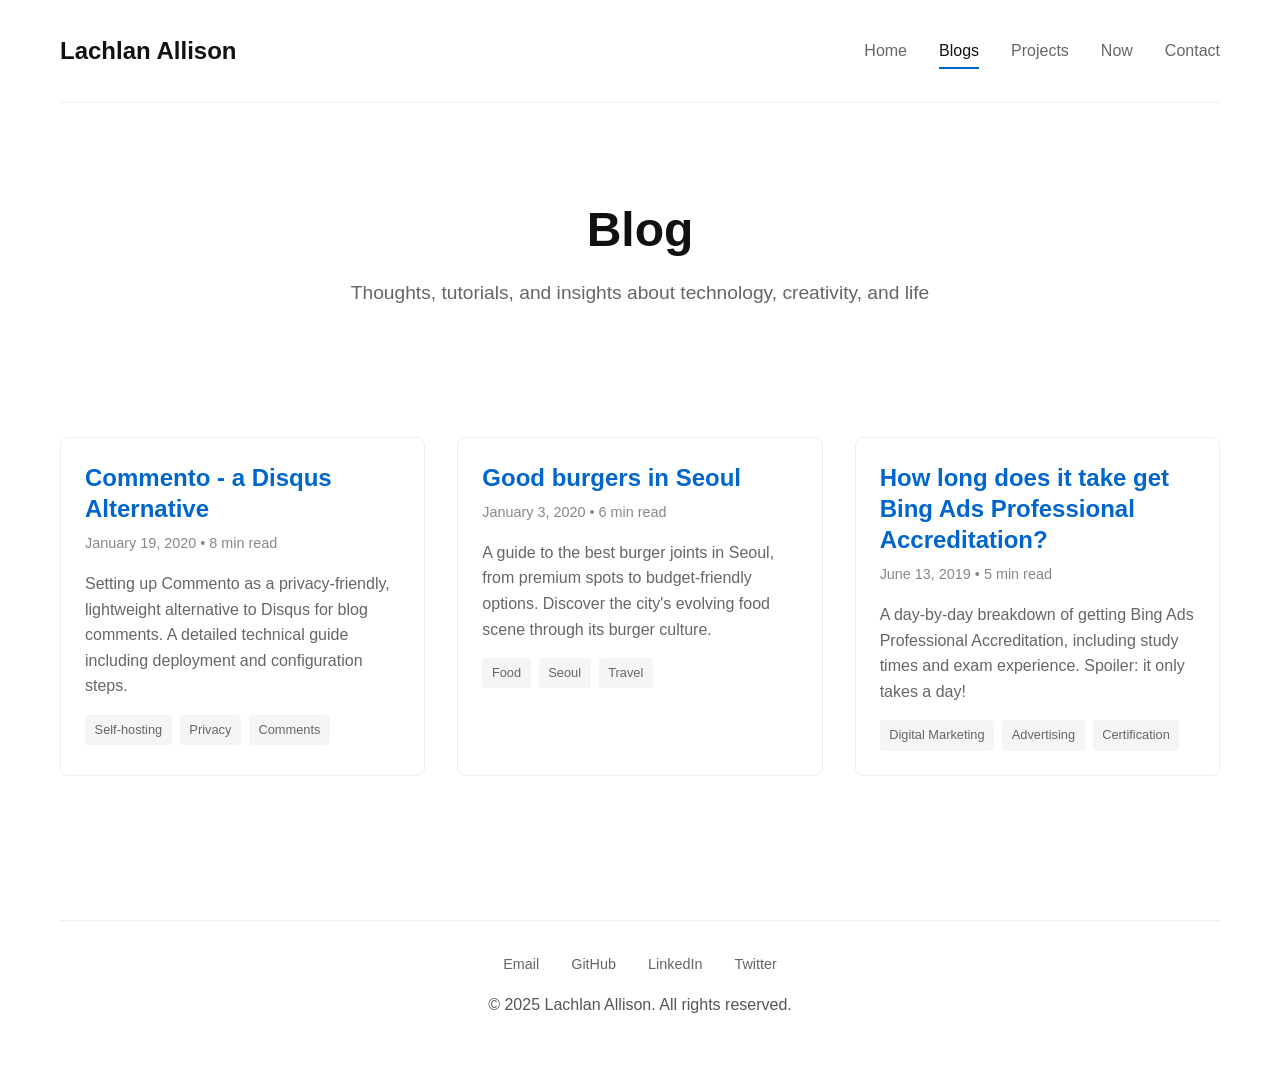
==== blogs/index.html @ a33252d0 "initial commit" ====
<!DOCTYPE html>
<html lang="en">
<head>
    <meta charset="UTF-8">
    <meta name="viewport" content="width=device-width, initial-scale=1.0">
    <title>Blog - Lachlan Allison</title>
    <meta name="description" content="Thoughts, tutorials, and insights about technology, creativity, and life">
    <meta name="author" content="Lachlan Allison">
    
    <!-- Open Graph / Facebook -->
    <meta property="og:type" content="website">
    <meta property="og:url" content="https://lachlanallison.com/blogs/">
    <meta property="og:title" content="Blog - Lachlan Allison">
    <meta property="og:description" content="Thoughts, tutorials, and insights about technology, creativity, and life">
    <meta property="og:image" content="https://lachlanallison.com/assets/images/og-blog.jpg">
    
    <!-- Twitter -->
    <meta property="twitter:card" content="summary_large_image">
    <meta property="twitter:url" content="https://lachlanallison.com/blogs/">
    <meta property="twitter:title" content="Blog - Lachlan Allison">
    <meta property="twitter:description" content="Thoughts, tutorials, and insights about technology, creativity, and life">
    <meta property="twitter:image" content="https://lachlanallison.com/assets/images/og-blog.jpg">
    
    <link rel="stylesheet" href="../assets/css/main.css">
</head>
<body>
    <header class="header">
        <nav class="nav">
            <a href="../index.html" class="logo">Lachlan Allison</a>
            <ul class="nav-links">
                <li><a href="../index.html">Home</a></li>
                <li><a href="../blogs/index.html">Blogs</a></li>
                <li><a href="../projects/index.html">Projects</a></li>
                <li><a href="../now/index.html">Now</a></li>
                <li><a href="../contact/index.html">Contact</a></li>
            </ul>
        </nav>
    </header>

    <main class="main-content">
        <section class="hero text-center">
            <h1>Blog</h1>
            <p>Thoughts, tutorials, and insights about technology, creativity, and life</p>
        </section>

        <section class="blog-list">
            <div class="grid grid-2">
                <article class="card">
                    <h3><a href="commento-disqus-alternative.html">Commento - a Disqus Alternative</a></h3>
                    <div class="card-meta">January 19, 2020 • 8 min read</div>
                    <p class="card-description">Setting up Commento as a privacy-friendly, lightweight alternative to Disqus for blog comments. A detailed technical guide including deployment and configuration steps.</p>
                    <div class="card-tags">
                        <span class="tag">Self-hosting</span>
                        <span class="tag">Privacy</span>
                        <span class="tag">Comments</span>
                    </div>
                </article>

                <article class="card">
                    <h3><a href="good-burgers-seoul.html">Good burgers in Seoul</a></h3>
                    <div class="card-meta">January 3, 2020 • 6 min read</div>
                    <p class="card-description">A guide to the best burger joints in Seoul, from premium spots to budget-friendly options. Discover the city's evolving food scene through its burger culture.</p>
                    <div class="card-tags">
                        <span class="tag">Food</span>
                        <span class="tag">Seoul</span>
                        <span class="tag">Travel</span>
                    </div>
                </article>

                <article class="card">
                    <h3><a href="bing-ads-professional-accreditation.html">How long does it take get Bing Ads Professional Accreditation?</a></h3>
                    <div class="card-meta">June 13, 2019 • 5 min read</div>
                    <p class="card-description">A day-by-day breakdown of getting Bing Ads Professional Accreditation, including study times and exam experience. Spoiler: it only takes a day!</p>
                    <div class="card-tags">
                        <span class="tag">Digital Marketing</span>
                        <span class="tag">Advertising</span>
                        <span class="tag">Certification</span>
                    </div>
                </article>
            </div>
        </section>
    </main>

    <footer class="footer">
        <div class="footer-links">
            <a href="mailto:hello@lachlanallison.com">Email</a>
            <a href="https://github.com/lachlanallison" target="_blank" rel="noopener">GitHub</a>
            <a href="https://linkedin.com/in/lachlanallison" target="_blank" rel="noopener">LinkedIn</a>
            <a href="https://twitter.com/lachlanallison" target="_blank" rel="noopener">Twitter</a>
        </div>
        <p>&copy; 2025 Lachlan Allison. All rights reserved.</p>
    </footer>

    <script src="../assets/js/main.js"></script>
</body>
</html>
---- assets/css/main.css ----
/* Reset and base styles */
* {
    margin: 0;
    padding: 0;
    box-sizing: border-box;
}

html {
    font-size: 16px;
    scroll-behavior: smooth;
}

body {
    font-family: -apple-system, BlinkMacSystemFont, 'Segoe UI', 'Roboto', 'Oxygen', 'Ubuntu', 'Cantarell', sans-serif;
    line-height: 1.6;
    color: #333;
    background-color: #ffffff;
    max-width: 1200px;
    margin: 0 auto;
    padding: 0 20px;
}

/* Typography */
h1, h2, h3, h4, h5, h6 {
    font-weight: 600;
    line-height: 1.3;
    margin-bottom: 1rem;
    color: #111;
}

h1 {
    font-size: 2.5rem;
    margin-bottom: 1.5rem;
}

h2 {
    font-size: 2rem;
    margin-bottom: 1.2rem;
}

h3 {
    font-size: 1.5rem;
    margin-bottom: 1rem;
}

p {
    margin-bottom: 1.2rem;
    color: #555;
}

a {
    color: #0066cc;
    text-decoration: none;
    transition: color 0.2s ease;
}

a:hover {
    color: #004499;
    text-decoration: underline;
}

/* Details/Summary styling for archive sections */
details {
    margin: 1.5rem 0;
    padding: 1rem;
    border: 1px solid #eee;
    border-radius: 6px;
    background-color: #fafafa;
}

summary {
    cursor: pointer;
    font-weight: 500;
    color: #333;
    padding: 0.5rem 0;
    border-bottom: 1px solid transparent;
    transition: all 0.2s ease;
}

summary:hover {
    color: #0066cc;
    border-bottom-color: #0066cc;
}

summary::-webkit-details-marker {
    color: #0066cc;
}

details[open] summary {
    margin-bottom: 0.5rem;
    border-bottom-color: #eee;
}

details ul {
    margin-left: 1.2rem;
    color: #666;
}

details li {
    margin-bottom: 0.5rem;
    font-size: 0.95rem;
}

/* Header and Navigation */
.header {
    padding: 2rem 0;
    border-bottom: 1px solid #eee;
    margin-bottom: 3rem;
}

.nav {
    display: flex;
    justify-content: space-between;
    align-items: center;
    flex-wrap: wrap;
    gap: 1rem;
}

.logo {
    font-size: 1.5rem;
    font-weight: 600;
    color: #111;
}

.nav-links {
    display: flex;
    gap: 2rem;
    list-style: none;
    flex-wrap: wrap;
}

.nav-links a {
    color: #666;
    font-weight: 400;
    padding: 0.5rem 0;
    border-bottom: 2px solid transparent;
    transition: all 0.2s ease;
}

.nav-links a:hover,
.nav-links a.active {
    color: #111;
    border-bottom-color: #0066cc;
    text-decoration: none;
}

/* Main content */
.main-content {
    min-height: calc(100vh - 200px);
    padding-bottom: 3rem;
}

/* Hero section */
.hero {
    text-align: center;
    padding: 3rem 0;
    margin-bottom: 3rem;
}

.hero h1 {
    font-size: 3rem;
    margin-bottom: 1rem;
}

.hero p {
    font-size: 1.2rem;
    color: #666;
    max-width: 600px;
    margin: 0 auto 2rem;
}

.availability-banner {
    display: inline-block;
    background-color: #e8f5e8;
    color: #2d5e2d;
    padding: 0.8rem 1.5rem;
    border-radius: 6px;
    font-weight: 500;
    margin-bottom: 2rem;
    border: 1px solid #c3e6c3;
}

.cta-buttons {
    display: flex;
    gap: 1rem;
    justify-content: center;
    flex-wrap: wrap;
}

.btn {
    display: inline-block;
    padding: 0.8rem 1.5rem;
    border-radius: 6px;
    font-weight: 500;
    text-decoration: none;
    transition: all 0.2s ease;
    border: 2px solid transparent;
}

.btn-primary {
    background-color: #0066cc;
    color: white;
}

.btn-primary:hover {
    background-color: #004499;
    text-decoration: none;
}

.btn-secondary {
    background-color: transparent;
    color: #0066cc;
    border-color: #0066cc;
}

.btn-secondary:hover {
    background-color: #0066cc;
    color: white;
    text-decoration: none;
}

/* Grid layouts */
.grid {
    display: grid;
    gap: 2rem;
    margin-bottom: 3rem;
}

.grid-2 {
    grid-template-columns: repeat(auto-fit, minmax(300px, 1fr));
}

.grid-3 {
    grid-template-columns: repeat(auto-fit, minmax(250px, 1fr));
}

.grid-4 {
    grid-template-columns: repeat(auto-fit, minmax(200px, 1fr));
}

/* Cards */
.card {
    background: white;
    border: 1px solid #eee;
    border-radius: 8px;
    padding: 1.5rem;
    transition: all 0.2s ease;
}

.card:hover {
    border-color: #ddd;
    box-shadow: 0 4px 12px rgba(0, 0, 0, 0.1);
}

.card h3 {
    margin-bottom: 0.5rem;
}

.card-meta {
    color: #888;
    font-size: 0.9rem;
    margin-bottom: 1rem;
}

.card-description {
    color: #666;
    margin-bottom: 1rem;
}

.card-tags {
    display: flex;
    gap: 0.5rem;
    flex-wrap: wrap;
    margin-top: 1rem;
}

.tag {
    background-color: #f5f5f5;
    color: #666;
    padding: 0.3rem 0.6rem;
    border-radius: 4px;
    font-size: 0.8rem;
    font-weight: 500;
}

/* Blog post styles */
.blog-post {
    max-width: 800px;
    margin: 0 auto;
}

.blog-meta {
    color: #888;
    margin-bottom: 2rem;
    text-align: center;
}

.blog-content {
    line-height: 1.8;
}

.blog-content h2,
.blog-content h3,
.blog-content h4 {
    margin-top: 2rem;
    margin-bottom: 1rem;
}

.blog-content p {
    margin-bottom: 1.5rem;
}

.blog-content img {
    max-width: 100%;
    height: auto;
    border-radius: 8px;
    margin: 2rem 0;
}

.blog-content pre {
    background-color: #f8f9fa;
    padding: 1rem;
    border-radius: 6px;
    overflow-x: auto;
    margin: 1.5rem 0;
}

.blog-content code {
    background-color: #f8f9fa;
    padding: 0.2rem 0.4rem;
    border-radius: 3px;
    font-size: 0.9rem;
}

/* Photo gallery */
.photo-grid {
    display: grid;
    grid-template-columns: repeat(auto-fit, minmax(250px, 1fr));
    gap: 1rem;
    margin-bottom: 3rem;
}

.photo-item {
    position: relative;
    overflow: hidden;
    border-radius: 8px;
    cursor: pointer;
    transition: transform 0.2s ease;
}

.photo-item:hover {
    transform: scale(1.02);
}

.photo-item img {
    width: 100%;
    height: 250px;
    object-fit: cover;
    display: block;
}

.photo-caption {
    position: absolute;
    bottom: 0;
    left: 0;
    right: 0;
    background: linear-gradient(transparent, rgba(0, 0, 0, 0.7));
    color: white;
    padding: 2rem 1rem 1rem;
    font-size: 0.9rem;
    opacity: 0;
    transition: opacity 0.2s ease;
}

.photo-item:hover .photo-caption {
    opacity: 1;
}

/* Lightbox */
.lightbox {
    display: none;
    position: fixed;
    top: 0;
    left: 0;
    width: 100%;
    height: 100%;
    background-color: rgba(0, 0, 0, 0.9);
    z-index: 1000;
    cursor: pointer;
}

.lightbox.active {
    display: flex;
    align-items: center;
    justify-content: center;
}

.lightbox-image {
    max-width: 90%;
    max-height: 90%;
    object-fit: contain;
}

.lightbox-close {
    position: absolute;
    top: 2rem;
    right: 2rem;
    color: white;
    font-size: 2rem;
    background: none;
    border: none;
    cursor: pointer;
}

/* Contact form */
.contact-form {
    max-width: 600px;
    margin: 0 auto;
}

.form-group {
    margin-bottom: 1.5rem;
}

.form-group label {
    display: block;
    margin-bottom: 0.5rem;
    font-weight: 500;
    color: #333;
}

.form-group input,
.form-group textarea {
    width: 100%;
    padding: 0.8rem;
    border: 1px solid #ddd;
    border-radius: 6px;
    font-size: 1rem;
    font-family: inherit;
    transition: border-color 0.2s ease;
}

.form-group input:focus,
.form-group textarea:focus {
    outline: none;
    border-color: #0066cc;
}

.form-group textarea {
    min-height: 120px;
    resize: vertical;
}

/* Footer */
.footer {
    border-top: 1px solid #eee;
    padding: 2rem 0;
    text-align: center;
    color: #888;
    margin-top: 3rem;
}

.footer-links {
    display: flex;
    gap: 2rem;
    justify-content: center;
    margin-bottom: 1rem;
    flex-wrap: wrap;
}

.footer-links a {
    color: #666;
    font-size: 0.9rem;
}

/* Responsive design */
@media (max-width: 768px) {
    body {
        padding: 0 15px;
    }
    
    .nav {
        flex-direction: column;
        gap: 1rem;
    }
    
    .nav-links {
        gap: 1.5rem;
    }
    
    .hero h1 {
        font-size: 2.5rem;
    }
    
    .hero p {
        font-size: 1.1rem;
    }
    
    .cta-buttons {
        flex-direction: column;
        align-items: center;
    }
    
    .btn {
        text-align: center;
        min-width: 200px;
    }
    
    .grid-2,
    .grid-3,
    .grid-4 {
        grid-template-columns: 1fr;
    }
    
    .photo-grid {
        grid-template-columns: repeat(auto-fit, minmax(200px, 1fr));
    }
    
    .footer-links {
        flex-direction: column;
        gap: 1rem;
    }
}

@media (max-width: 480px) {
    .hero h1 {
        font-size: 2rem;
    }
    
    .photo-grid {
        grid-template-columns: 1fr;
    }
    
    .lightbox-image {
        max-width: 95%;
        max-height: 95%;
    }
}

/* Utility classes */
.text-center {
    text-align: center;
}

.text-muted {
    color: #888;
}

.mb-2 {
    margin-bottom: 2rem;
}

.mt-2 {
    margin-top: 2rem;
}

.back-link {
    display: inline-block;
    margin-bottom: 2rem;
    color: #666;
    font-size: 0.9rem;
}

.back-link:hover {
    color: #0066cc;
}
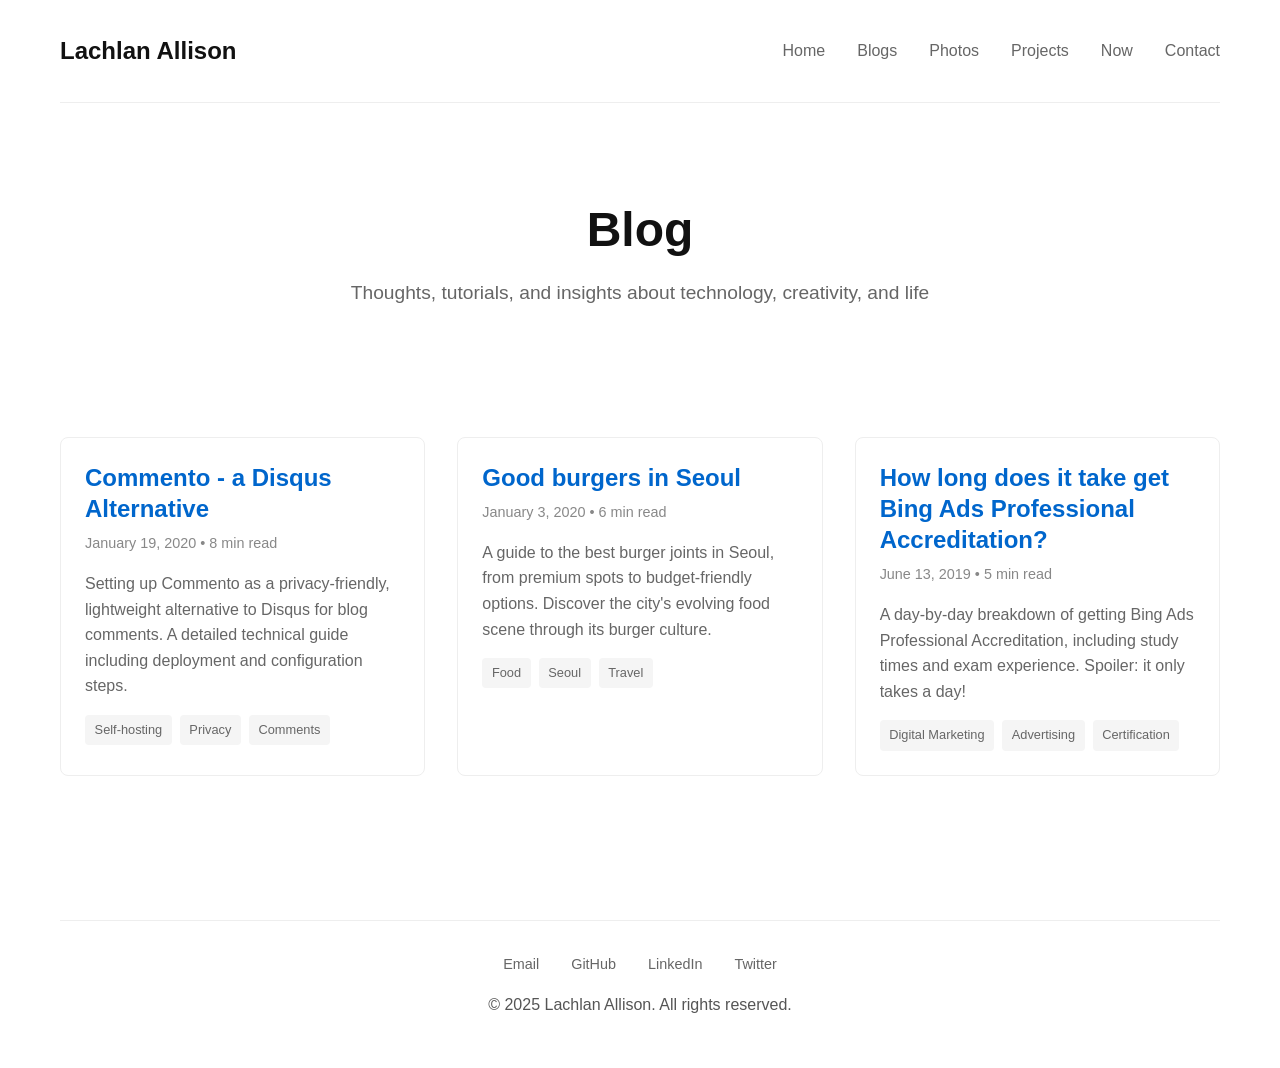
==== commit bcf84fdd: "latest updates" ====
--- a/blogs/index.html
+++ b/blogs/index.html
@@ -24,18 +24,20 @@
     <link rel="stylesheet" href="../assets/css/main.css">
 </head>
 <body>
-    <header class="header">
-        <nav class="nav">
-            <a href="../index.html" class="logo">Lachlan Allison</a>
-            <ul class="nav-links">
-                <li><a href="../index.html">Home</a></li>
-                <li><a href="../blogs/index.html">Blogs</a></li>
-                <li><a href="../projects/index.html">Projects</a></li>
-                <li><a href="../now/index.html">Now</a></li>
-                <li><a href="../contact/index.html">Contact</a></li>
-            </ul>
-        </nav>
-    </header>
+    <div data-include="header">
+        <!-- Fallback content if JavaScript fails --><header class="header">
+            <nav class="nav">
+                <a href="../index.html" class="logo">Lachlan Allison</a>
+                <ul class="nav-links">
+                    <li><a href="../index.html">Home</a></li>
+                    <li><a href="../blogs/index.html">Blogs</a></li>
+                    <li><a href="../projects/index.html">Projects</a></li>
+                    <li><a href="../now/index.html">Now</a></li>
+                    <li><a href="../contact/index.html">Contact</a></li>
+                </ul>
+            </nav>
+        </header>
+    </div>
 
     <main class="main-content">
         <section class="hero text-center">
@@ -81,16 +83,19 @@
         </section>
     </main>
 
-    <footer class="footer">
-        <div class="footer-links">
-            <a href="mailto:hello@lachlanallison.com">Email</a>
-            <a href="https://github.com/lachlanallison" target="_blank" rel="noopener">GitHub</a>
-            <a href="https://linkedin.com/in/lachlanallison" target="_blank" rel="noopener">LinkedIn</a>
-            <a href="https://twitter.com/lachlanallison" target="_blank" rel="noopener">Twitter</a>
-        </div>
-        <p>&copy; 2025 Lachlan Allison. All rights reserved.</p>
-    </footer>
+    <div data-include="footer">
+        <!-- Fallback content if JavaScript fails --><footer class="footer">
+            <div class="footer-links">
+                <a href="mailto:hello@lachlanallison.com">Email</a>
+                <a href="https://github.com/lachlanallison" target="_blank" rel="noopener">GitHub</a>
+                <a href="https://linkedin.com/in/lachlanallison" target="_blank" rel="noopener">LinkedIn</a>
+                <a href="https://twitter.com/lachlanallison" target="_blank" rel="noopener">Twitter</a>
+            </div>
+            <p>&copy; 2025 Lachlan Allison. All rights reserved.</p>
+        </footer>
+    </div>
 
     <script src="../assets/js/main.js"></script>
+    <script src="../assets/js/includes.js"></script>
 </body>
 </html> 
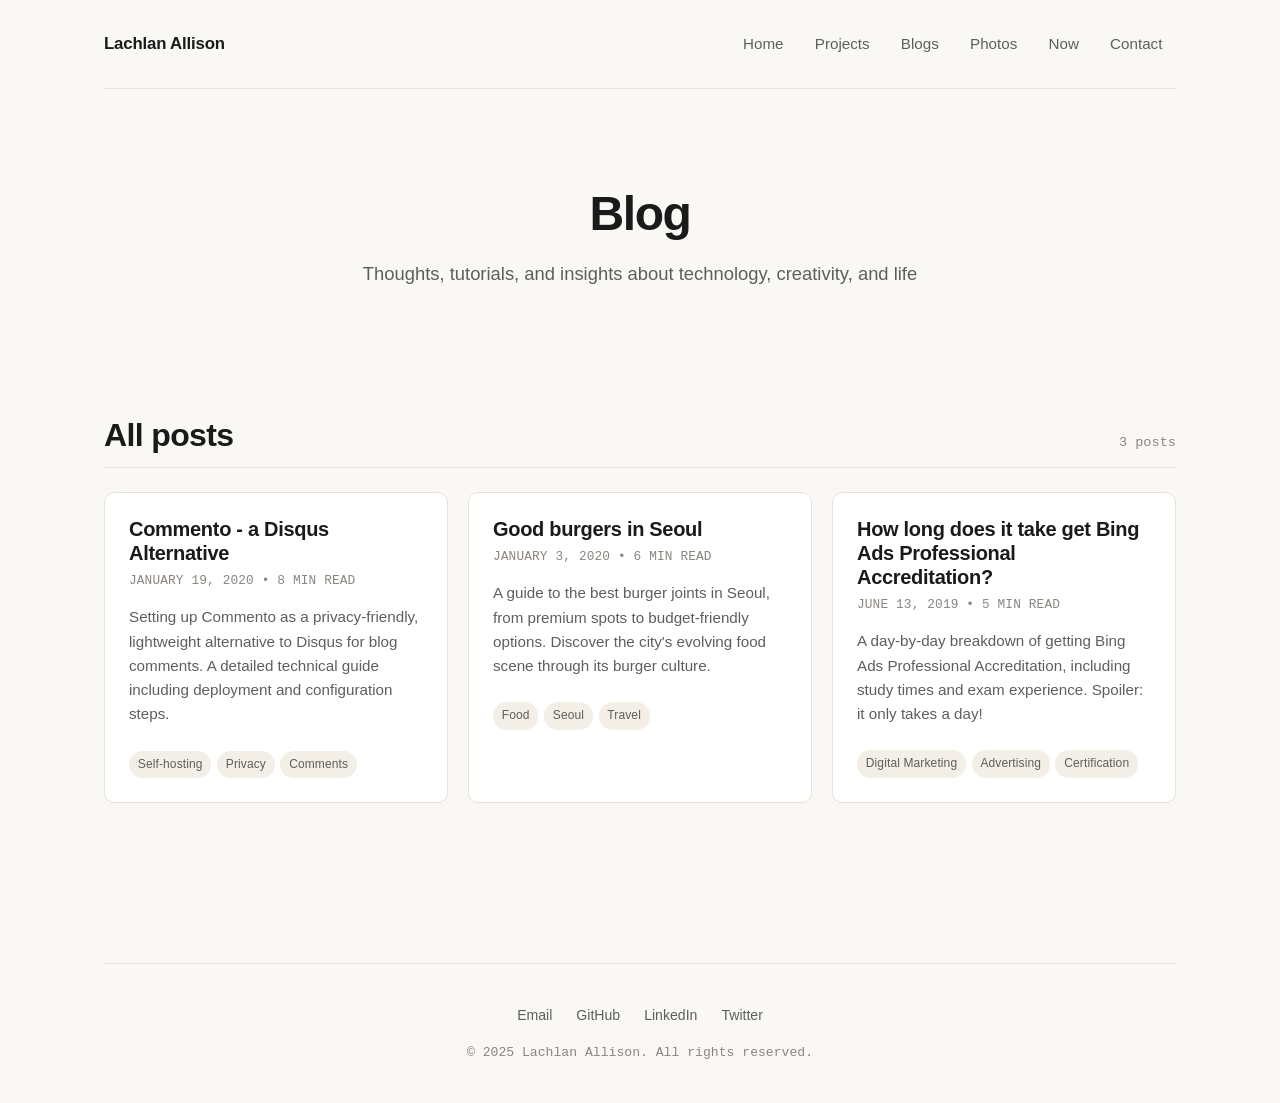
==== commit f4fc57af: "site theme redesign and project updates" ====
--- a/blogs/index.html
+++ b/blogs/index.html
@@ -21,7 +21,10 @@
     <meta property="twitter:description" content="Thoughts, tutorials, and insights about technology, creativity, and life">
     <meta property="twitter:image" content="https://lachlanallison.com/assets/images/og-blog.jpg">
     
+    <link rel="preconnect" href="https://rsms.me/">
+    <link rel="stylesheet" href="https://rsms.me/inter/inter.css">
     <link rel="stylesheet" href="../assets/css/main.css">
+    <link rel="icon" href="/assets/images/favicon.svg" type="image/svg+xml">
 </head>
 <body>
     <div data-include="header">
@@ -30,8 +33,9 @@
                 <a href="../index.html" class="logo">Lachlan Allison</a>
                 <ul class="nav-links">
                     <li><a href="../index.html">Home</a></li>
+                    <li><a href="../projects/index.html">Projects</a></li>
                     <li><a href="../blogs/index.html">Blogs</a></li>
-                    <li><a href="../projects/index.html">Projects</a></li>
+                    <li><a href="../photos/index.html">Photos</a></li>
                     <li><a href="../now/index.html">Now</a></li>
                     <li><a href="../contact/index.html">Contact</a></li>
                 </ul>
@@ -46,6 +50,10 @@
         </section>
 
         <section class="blog-list">
+            <div class="section-header">
+                <h2>All posts</h2>
+                <span class="section-meta">3 posts</span>
+            </div>
             <div class="grid grid-2">
                 <article class="card">
                     <h3><a href="commento-disqus-alternative.html">Commento - a Disqus Alternative</a></h3>
--- a/assets/css/main.css
+++ b/assets/css/main.css
@@ -1,5 +1,42 @@
-/* Reset and base styles */
-* {
+/* ==========================================================================
+   Design tokens
+   ========================================================================== */
+:root {
+    --bg: #faf8f4;
+    --surface: #ffffff;
+    --surface-alt: #f3efe7;
+    --border: #e8e2d6;
+    --border-strong: #d9d2c2;
+
+    --text: #1a1a1a;
+    --text-muted: #5e5e5e;
+    --text-subtle: #8a8580;
+
+    --accent: #2f5d46;
+    --accent-hover: #24463a;
+    --accent-soft: #e7efe9;
+
+    --radius-sm: 6px;
+    --radius-md: 10px;
+    --radius-lg: 14px;
+
+    --shadow-sm: 0 1px 2px rgba(20, 20, 20, 0.04);
+    --shadow-md: 0 6px 20px -8px rgba(20, 20, 20, 0.12);
+    --shadow-lg: 0 18px 40px -18px rgba(20, 20, 20, 0.18);
+
+    --font-sans: "Inter", -apple-system, BlinkMacSystemFont, "Segoe UI", "Roboto",
+        "Helvetica Neue", Arial, sans-serif;
+    --font-mono: "JetBrains Mono", "SF Mono", ui-monospace, Menlo, Consolas, monospace;
+
+    --container: 1120px;
+}
+
+/* ==========================================================================
+   Reset + base
+   ========================================================================== */
+*,
+*::before,
+*::after {
     margin: 0;
     padding: 0;
     box-sizing: border-box;
@@ -8,104 +45,65 @@
 html {
     font-size: 16px;
     scroll-behavior: smooth;
+    -webkit-text-size-adjust: 100%;
 }
 
 body {
-    font-family: -apple-system, BlinkMacSystemFont, 'Segoe UI', 'Roboto', 'Oxygen', 'Ubuntu', 'Cantarell', sans-serif;
+    font-family: var(--font-sans);
+    font-feature-settings: "cv11", "ss01", "ss03";
     line-height: 1.6;
-    color: #333;
-    background-color: #ffffff;
-    max-width: 1200px;
+    color: var(--text);
+    background-color: var(--bg);
+    max-width: var(--container);
     margin: 0 auto;
-    padding: 0 20px;
-}
-
-/* Typography */
+    padding: 0 24px;
+    -webkit-font-smoothing: antialiased;
+    -moz-osx-font-smoothing: grayscale;
+}
+
+/* ==========================================================================
+   Typography
+   ========================================================================== */
 h1, h2, h3, h4, h5, h6 {
     font-weight: 600;
-    line-height: 1.3;
+    line-height: 1.2;
+    letter-spacing: -0.02em;
+    color: var(--text);
     margin-bottom: 1rem;
-    color: #111;
-}
-
-h1 {
-    font-size: 2.5rem;
-    margin-bottom: 1.5rem;
-}
-
-h2 {
-    font-size: 2rem;
-    margin-bottom: 1.2rem;
-}
-
-h3 {
-    font-size: 1.5rem;
-    margin-bottom: 1rem;
-}
+}
+
+h1 { font-size: clamp(2.25rem, 4vw, 3rem); letter-spacing: -0.03em; }
+h2 { font-size: clamp(1.625rem, 2.5vw, 2rem); }
+h3 { font-size: 1.25rem; letter-spacing: -0.015em; }
+h4 { font-size: 1.05rem; letter-spacing: -0.01em; }
 
 p {
-    margin-bottom: 1.2rem;
-    color: #555;
+    margin-bottom: 1.1rem;
+    color: var(--text-muted);
 }
 
 a {
-    color: #0066cc;
+    color: var(--accent);
     text-decoration: none;
-    transition: color 0.2s ease;
+    transition: color 0.15s ease;
 }
 
 a:hover {
-    color: #004499;
-    text-decoration: underline;
-}
-
-/* Details/Summary styling for archive sections */
-details {
-    margin: 1.5rem 0;
-    padding: 1rem;
-    border: 1px solid #eee;
-    border-radius: 6px;
-    background-color: #fafafa;
-}
-
-summary {
-    cursor: pointer;
-    font-weight: 500;
-    color: #333;
-    padding: 0.5rem 0;
-    border-bottom: 1px solid transparent;
-    transition: all 0.2s ease;
-}
-
-summary:hover {
-    color: #0066cc;
-    border-bottom-color: #0066cc;
-}
-
-summary::-webkit-details-marker {
-    color: #0066cc;
-}
-
-details[open] summary {
-    margin-bottom: 0.5rem;
-    border-bottom-color: #eee;
-}
-
-details ul {
-    margin-left: 1.2rem;
-    color: #666;
-}
-
-details li {
-    margin-bottom: 0.5rem;
-    font-size: 0.95rem;
-}
-
-/* Header and Navigation */
+    color: var(--accent-hover);
+}
+
+::selection {
+    background: var(--accent);
+    color: #fff;
+}
+
+/* ==========================================================================
+   Header + navigation
+   ========================================================================== */
 .header {
-    padding: 2rem 0;
-    border-bottom: 1px solid #eee;
+    padding: 1.5rem 0;
     margin-bottom: 3rem;
+    border-bottom: 1px solid var(--border);
 }
 
 .nav {
@@ -117,225 +115,484 @@
 }
 
 .logo {
-    font-size: 1.5rem;
+    font-size: 1.05rem;
     font-weight: 600;
-    color: #111;
+    letter-spacing: -0.01em;
+    color: var(--text);
+}
+
+.logo:hover {
+    color: var(--text);
 }
 
 .nav-links {
     display: flex;
-    gap: 2rem;
+    gap: 0.25rem;
     list-style: none;
     flex-wrap: wrap;
 }
 
 .nav-links a {
-    color: #666;
-    font-weight: 400;
-    padding: 0.5rem 0;
-    border-bottom: 2px solid transparent;
-    transition: all 0.2s ease;
-}
-
-.nav-links a:hover,
+    display: inline-block;
+    padding: 0.5rem 0.85rem;
+    color: var(--text-muted);
+    font-size: 0.95rem;
+    font-weight: 500;
+    border-radius: var(--radius-sm);
+    transition: all 0.15s ease;
+}
+
+.nav-links a:hover {
+    color: var(--text);
+    background: var(--surface-alt);
+}
+
 .nav-links a.active {
-    color: #111;
-    border-bottom-color: #0066cc;
-    text-decoration: none;
-}
-
-/* Main content */
+    color: var(--text);
+    background: var(--surface-alt);
+}
+
+/* ==========================================================================
+   Layout
+   ========================================================================== */
 .main-content {
-    min-height: calc(100vh - 200px);
-    padding-bottom: 3rem;
-}
-
-/* Hero section */
+    min-height: calc(100vh - 220px);
+    padding-bottom: 4rem;
+}
+
+/* Hero ---------------------------------------------------------------- */
 .hero {
     text-align: center;
-    padding: 3rem 0;
-    margin-bottom: 3rem;
+    padding: 3rem 0 3.5rem;
+    margin-bottom: 2.5rem;
 }
 
 .hero h1 {
-    font-size: 3rem;
     margin-bottom: 1rem;
 }
 
 .hero p {
-    font-size: 1.2rem;
-    color: #666;
-    max-width: 600px;
+    font-size: 1.15rem;
+    color: var(--text-muted);
+    max-width: 620px;
     margin: 0 auto 2rem;
 }
 
 .availability-banner {
+    display: inline-flex;
+    align-items: center;
+    gap: 0.5rem;
+    background-color: var(--accent-soft);
+    color: var(--accent);
+    padding: 0.5rem 1rem;
+    border-radius: 999px;
+    font-size: 0.85rem;
+    font-weight: 500;
+    margin-bottom: 1.75rem;
+    border: 1px solid rgba(47, 93, 70, 0.18);
+}
+
+.availability-banner::before {
+    content: "";
     display: inline-block;
-    background-color: #e8f5e8;
-    color: #2d5e2d;
-    padding: 0.8rem 1.5rem;
-    border-radius: 6px;
-    font-weight: 500;
-    margin-bottom: 2rem;
-    border: 1px solid #c3e6c3;
+    width: 6px;
+    height: 6px;
+    border-radius: 50%;
+    background: var(--accent);
+    box-shadow: 0 0 0 3px rgba(47, 93, 70, 0.18);
+}
+
+/* Section titles ------------------------------------------------------ */
+.section-header {
+    display: flex;
+    align-items: baseline;
+    justify-content: space-between;
+    gap: 1rem;
+    margin-bottom: 1.5rem;
+    padding-bottom: 0.75rem;
+    border-bottom: 1px solid var(--border);
+}
+
+.section-header h2 {
+    margin-bottom: 0;
+}
+
+.section-header .section-meta {
+    font-size: 0.85rem;
+    color: var(--text-subtle);
+    font-family: var(--font-mono);
+}
+
+/* ==========================================================================
+   Buttons
+   ========================================================================== */
+.btn {
+    display: inline-flex;
+    align-items: center;
+    justify-content: center;
+    gap: 0.4rem;
+    padding: 0.65rem 1.1rem;
+    border-radius: var(--radius-sm);
+    font-size: 0.9rem;
+    font-weight: 500;
+    letter-spacing: -0.005em;
+    text-decoration: none;
+    border: 1px solid transparent;
+    cursor: pointer;
+    transition: all 0.15s ease;
+    white-space: nowrap;
+    line-height: 1.2;
+}
+
+.btn:hover {
+    text-decoration: none;
+    transform: translateY(-1px);
+}
+
+.btn[href*="github.com"]::before {
+    content: "";
+    width: 14px;
+    height: 14px;
+    display: inline-block;
+    background: url("data:image/svg+xml,%3Csvg xmlns='http://www.w3.org/2000/svg' viewBox='0 0 16 16'%3E%3Cpath fill='%231a1a1a' d='M8 0C3.58 0 0 3.58 0 8c0 3.54 2.29 6.53 5.47 7.59.4.07.55-.17.55-.38 0-.19-.01-.82-.01-1.49-2.01.37-2.53-.49-2.69-.94-.09-.23-.48-.94-.82-1.13-.28-.15-.68-.52-.01-.53.63-.01 1.08.58 1.23.82.72 1.21 1.87.87 2.33.66.07-.52.28-.87.5-1.07-1.78-.2-3.64-.89-3.64-3.95 0-.87.31-1.59.82-2.15-.08-.2-.36-1.02.08-2.12 0 0 .67-.21 2.2.82a7.65 7.65 0 0 1 2-.27c.68 0 1.36.09 2 .27 1.53-1.04 2.2-.82 2.2-.82.44 1.1.16 1.92.08 2.12.51.56.82 1.27.82 2.15 0 3.07-1.87 3.75-3.65 3.95.29.25.54.73.54 1.48 0 1.07-.01 1.93-.01 2.2 0 .21.15.46.55.38A8.01 8.01 0 0 0 16 8c0-4.42-3.58-8-8-8Z'/%3E%3C/svg%3E") no-repeat center / contain;
+}
+
+.btn-primary[href*="github.com"]::before {
+    background-image: url("data:image/svg+xml,%3Csvg xmlns='http://www.w3.org/2000/svg' viewBox='0 0 16 16'%3E%3Cpath fill='%23faf8f4' d='M8 0C3.58 0 0 3.58 0 8c0 3.54 2.29 6.53 5.47 7.59.4.07.55-.17.55-.38 0-.19-.01-.82-.01-1.49-2.01.37-2.53-.49-2.69-.94-.09-.23-.48-.94-.82-1.13-.28-.15-.68-.52-.01-.53.63-.01 1.08.58 1.23.82.72 1.21 1.87.87 2.33.66.07-.52.28-.87.5-1.07-1.78-.2-3.64-.89-3.64-3.95 0-.87.31-1.59.82-2.15-.08-.2-.36-1.02.08-2.12 0 0 .67-.21 2.2.82a7.65 7.65 0 0 1 2-.27c.68 0 1.36.09 2 .27 1.53-1.04 2.2-.82 2.2-.82.44 1.1.16 1.92.08 2.12.51.56.82 1.27.82 2.15 0 3.07-1.87 3.75-3.65 3.95.29.25.54.73.54 1.48 0 1.07-.01 1.93-.01 2.2 0 .21.15.46.55.38A8.01 8.01 0 0 0 16 8c0-4.42-3.58-8-8-8Z'/%3E%3C/svg%3E");
+}
+
+.btn-primary {
+    background-color: var(--text);
+    color: var(--bg);
+    border-color: var(--text);
+}
+
+.btn-primary:hover {
+    background-color: #000;
+    color: #fff;
+    box-shadow: var(--shadow-md);
+}
+
+.btn-secondary {
+    background-color: transparent;
+    color: var(--text);
+    border-color: var(--border-strong);
+}
+
+.btn-secondary:hover {
+    background-color: var(--surface);
+    border-color: var(--text);
+    color: var(--text);
+    box-shadow: var(--shadow-sm);
+}
+
+.btn-accent {
+    background-color: var(--accent);
+    color: #fff;
+    border-color: var(--accent);
+}
+
+.btn-accent:hover {
+    background-color: var(--accent-hover);
+    color: #fff;
+    box-shadow: var(--shadow-md);
 }
 
 .cta-buttons {
     display: flex;
-    gap: 1rem;
+    gap: 0.75rem;
     justify-content: center;
     flex-wrap: wrap;
 }
 
-.btn {
-    display: inline-block;
-    padding: 0.8rem 1.5rem;
-    border-radius: 6px;
-    font-weight: 500;
-    text-decoration: none;
-    transition: all 0.2s ease;
-    border: 2px solid transparent;
-}
-
-.btn-primary {
-    background-color: #0066cc;
-    color: white;
-}
-
-.btn-primary:hover {
-    background-color: #004499;
-    text-decoration: none;
-}
-
-.btn-secondary {
-    background-color: transparent;
-    color: #0066cc;
-    border-color: #0066cc;
-}
-
-.btn-secondary:hover {
-    background-color: #0066cc;
-    color: white;
-    text-decoration: none;
-}
-
-/* Grid layouts */
+/* ==========================================================================
+   Grid
+   ========================================================================== */
 .grid {
     display: grid;
-    gap: 2rem;
+    gap: 1.25rem;
     margin-bottom: 3rem;
 }
 
-.grid-2 {
-    grid-template-columns: repeat(auto-fit, minmax(300px, 1fr));
-}
-
-.grid-3 {
-    grid-template-columns: repeat(auto-fit, minmax(250px, 1fr));
-}
-
-.grid-4 {
-    grid-template-columns: repeat(auto-fit, minmax(200px, 1fr));
-}
-
-/* Cards */
+.grid-2 { grid-template-columns: repeat(auto-fit, minmax(320px, 1fr)); }
+.grid-3 { grid-template-columns: repeat(auto-fit, minmax(300px, 1fr)); }
+.grid-4 { grid-template-columns: repeat(auto-fit, minmax(220px, 1fr)); }
+
+/* ==========================================================================
+   Generic card (used on home, blogs, contact)
+   ========================================================================== */
 .card {
-    background: white;
-    border: 1px solid #eee;
-    border-radius: 8px;
+    display: flex;
+    flex-direction: column;
+    background: var(--surface);
+    border: 1px solid var(--border);
+    border-radius: var(--radius-md);
     padding: 1.5rem;
-    transition: all 0.2s ease;
+    transition: border-color 0.15s ease, box-shadow 0.15s ease,
+        transform 0.15s ease;
 }
 
 .card:hover {
-    border-color: #ddd;
-    box-shadow: 0 4px 12px rgba(0, 0, 0, 0.1);
+    border-color: var(--border-strong);
+    box-shadow: var(--shadow-md);
+    transform: translateY(-2px);
 }
 
 .card h3 {
-    margin-bottom: 0.5rem;
+    margin-bottom: 0.4rem;
+}
+
+.card h3 a {
+    color: var(--text);
+}
+
+.card h3 a:hover {
+    color: var(--accent);
 }
 
 .card-meta {
-    color: #888;
-    font-size: 0.9rem;
+    color: var(--text-subtle);
+    font-size: 0.8rem;
+    font-family: var(--font-mono);
+    letter-spacing: 0.01em;
+    margin-bottom: 0.85rem;
+    text-transform: uppercase;
+}
+
+.card-description {
+    color: var(--text-muted);
+    font-size: 0.95rem;
     margin-bottom: 1rem;
 }
 
-.card-description {
-    color: #666;
+.card-tags {
+    display: flex;
+    gap: 0.35rem;
+    flex-wrap: wrap;
+    margin-top: 0.5rem;
+}
+
+.tag {
+    background-color: var(--surface-alt);
+    color: var(--text-muted);
+    padding: 0.25rem 0.55rem;
+    border-radius: 999px;
+    font-size: 0.75rem;
+    font-weight: 500;
+    letter-spacing: 0.01em;
+}
+
+/* ==========================================================================
+   Project card - standardized layout
+   ========================================================================== */
+.projects-grid {
+    display: grid;
+    grid-template-columns: repeat(auto-fill, minmax(320px, 1fr));
+    gap: 1.25rem;
+    margin-bottom: 3rem;
+}
+
+.project-card {
+    display: flex;
+    flex-direction: column;
+    background: var(--surface);
+    border: 1px solid var(--border);
+    border-radius: var(--radius-md);
+    padding: 1.5rem;
+    height: 100%;
+    transition: border-color 0.15s ease, box-shadow 0.15s ease,
+        transform 0.15s ease;
+}
+
+.project-card:hover {
+    border-color: var(--border-strong);
+    box-shadow: var(--shadow-md);
+    transform: translateY(-2px);
+}
+
+.project-card__header {
+    display: flex;
+    align-items: center;
+    justify-content: space-between;
+    gap: 0.5rem;
     margin-bottom: 1rem;
 }
 
-.card-tags {
+.project-card__category {
+    display: inline-flex;
+    align-items: center;
+    gap: 0.35rem;
+    background: var(--accent-soft);
+    color: var(--accent);
+    padding: 0.25rem 0.6rem;
+    border-radius: 999px;
+    font-size: 0.72rem;
+    font-weight: 600;
+    letter-spacing: 0.04em;
+    text-transform: uppercase;
+    border: 1px solid rgba(47, 93, 70, 0.18);
+}
+
+.project-card__date {
+    font-family: var(--font-mono);
+    font-size: 0.72rem;
+    color: var(--text-subtle);
+    letter-spacing: 0.02em;
+}
+
+.project-card__title {
+    font-size: 1.2rem;
+    font-weight: 600;
+    letter-spacing: -0.015em;
+    margin-bottom: 0.55rem;
+    color: var(--text);
+}
+
+.project-card__description {
+    color: var(--text-muted);
+    font-size: 0.92rem;
+    line-height: 1.55;
+    margin-bottom: 1.1rem;
+}
+
+.project-card__tags {
+    display: flex;
+    gap: 0.35rem;
+    flex-wrap: wrap;
+    margin-bottom: 1.25rem;
+}
+
+.project-card__footer {
     display: flex;
     gap: 0.5rem;
     flex-wrap: wrap;
-    margin-top: 1rem;
-}
-
-.tag {
-    background-color: #f5f5f5;
-    color: #666;
-    padding: 0.3rem 0.6rem;
-    border-radius: 4px;
-    font-size: 0.8rem;
-    font-weight: 500;
-}
-
-/* Blog post styles */
+    margin-top: auto;
+    padding-top: 0.25rem;
+}
+
+.project-card__footer .btn {
+    flex: 1 1 auto;
+    min-width: 0;
+    padding: 0.6rem 0.85rem;
+    font-size: 0.85rem;
+}
+
+/* ==========================================================================
+   Blog + long-form content
+   ========================================================================== */
 .blog-post {
-    max-width: 800px;
+    max-width: 720px;
     margin: 0 auto;
 }
 
 .blog-meta {
-    color: #888;
+    color: var(--text-subtle);
     margin-bottom: 2rem;
     text-align: center;
+    font-family: var(--font-mono);
+    font-size: 0.85rem;
 }
 
 .blog-content {
-    line-height: 1.8;
-}
-
+    line-height: 1.75;
+    color: var(--text);
+}
+
+.blog-content p { color: var(--text); margin-bottom: 1.3rem; }
 .blog-content h2,
 .blog-content h3,
-.blog-content h4 {
-    margin-top: 2rem;
-    margin-bottom: 1rem;
-}
-
-.blog-content p {
-    margin-bottom: 1.5rem;
-}
+.blog-content h4 { margin-top: 2.25rem; margin-bottom: 0.9rem; }
 
 .blog-content img {
     max-width: 100%;
     height: auto;
-    border-radius: 8px;
-    margin: 2rem 0;
+    border-radius: var(--radius-md);
+    margin: 1.75rem 0;
 }
 
 .blog-content pre {
-    background-color: #f8f9fa;
-    padding: 1rem;
-    border-radius: 6px;
+    background-color: #14181c;
+    color: #f4f4f5;
+    padding: 1rem 1.1rem;
+    border-radius: var(--radius-md);
     overflow-x: auto;
     margin: 1.5rem 0;
+    font-family: var(--font-mono);
+    font-size: 0.88rem;
+    line-height: 1.55;
 }
 
 .blog-content code {
-    background-color: #f8f9fa;
-    padding: 0.2rem 0.4rem;
-    border-radius: 3px;
-    font-size: 0.9rem;
-}
-
-/* Photo gallery */
+    background-color: var(--surface-alt);
+    padding: 0.15rem 0.4rem;
+    border-radius: 4px;
+    font-family: var(--font-mono);
+    font-size: 0.85em;
+}
+
+.blog-content pre code {
+    background: transparent;
+    padding: 0;
+    color: inherit;
+    font-size: 0.88rem;
+}
+
+/* Details/summary (used on Now page etc.) */
+details {
+    margin: 1.5rem 0;
+    padding: 1rem 1.25rem;
+    border: 1px solid var(--border);
+    border-radius: var(--radius-md);
+    background-color: var(--surface);
+}
+
+summary {
+    cursor: pointer;
+    font-weight: 500;
+    color: var(--text);
+    padding: 0.25rem 0;
+    transition: color 0.15s ease;
+    list-style: none;
+}
+
+summary::-webkit-details-marker { display: none; }
+
+summary::before {
+    content: "＋";
+    display: inline-block;
+    margin-right: 0.5rem;
+    color: var(--accent);
+    transition: transform 0.2s ease;
+}
+
+details[open] summary::before {
+    content: "－";
+}
+
+summary:hover { color: var(--accent); }
+
+details[open] summary {
+    margin-bottom: 0.75rem;
+    padding-bottom: 0.75rem;
+    border-bottom: 1px solid var(--border);
+}
+
+details ul {
+    margin-left: 1.2rem;
+    color: var(--text-muted);
+}
+
+details li {
+    margin-bottom: 0.4rem;
+    font-size: 0.95rem;
+}
+
+/* ==========================================================================
+   Photo gallery
+   ========================================================================== */
 .photo-grid {
     display: grid;
-    grid-template-columns: repeat(auto-fit, minmax(250px, 1fr));
+    grid-template-columns: repeat(auto-fit, minmax(260px, 1fr));
     gap: 1rem;
     margin-bottom: 3rem;
 }
@@ -343,18 +600,17 @@
 .photo-item {
     position: relative;
     overflow: hidden;
-    border-radius: 8px;
+    border-radius: var(--radius-md);
     cursor: pointer;
-    transition: transform 0.2s ease;
-}
-
-.photo-item:hover {
-    transform: scale(1.02);
-}
+    transition: transform 0.25s ease;
+    background: var(--surface-alt);
+}
+
+.photo-item:hover { transform: scale(1.01); }
 
 .photo-item img {
     width: 100%;
-    height: 250px;
+    height: 260px;
     object-fit: cover;
     display: block;
 }
@@ -364,7 +620,7 @@
     bottom: 0;
     left: 0;
     right: 0;
-    background: linear-gradient(transparent, rgba(0, 0, 0, 0.7));
+    background: linear-gradient(transparent, rgba(0, 0, 0, 0.75));
     color: white;
     padding: 2rem 1rem 1rem;
     font-size: 0.9rem;
@@ -372,21 +628,17 @@
     transition: opacity 0.2s ease;
 }
 
-.photo-item:hover .photo-caption {
-    opacity: 1;
-}
-
-/* Lightbox */
+.photo-item:hover .photo-caption { opacity: 1; }
+
+/* Lightbox ---------------------------------------------------------- */
 .lightbox {
     display: none;
     position: fixed;
-    top: 0;
-    left: 0;
-    width: 100%;
-    height: 100%;
-    background-color: rgba(0, 0, 0, 0.9);
+    inset: 0;
+    background-color: rgba(12, 12, 12, 0.92);
     z-index: 1000;
     cursor: pointer;
+    backdrop-filter: blur(6px);
 }
 
 .lightbox.active {
@@ -399,168 +651,200 @@
     max-width: 90%;
     max-height: 90%;
     object-fit: contain;
+    border-radius: var(--radius-sm);
 }
 
 .lightbox-close {
     position: absolute;
-    top: 2rem;
-    right: 2rem;
+    top: 1.5rem;
+    right: 1.5rem;
     color: white;
-    font-size: 2rem;
-    background: none;
-    border: none;
+    font-size: 1.75rem;
+    background: rgba(255, 255, 255, 0.08);
+    border: 1px solid rgba(255, 255, 255, 0.18);
+    border-radius: 999px;
+    width: 44px;
+    height: 44px;
     cursor: pointer;
-}
-
-/* Contact form */
+    display: flex;
+    align-items: center;
+    justify-content: center;
+    line-height: 1;
+}
+
+/* ==========================================================================
+   Contact
+   ========================================================================== */
 .contact-form {
     max-width: 600px;
     margin: 0 auto;
 }
 
-.form-group {
-    margin-bottom: 1.5rem;
-}
+.form-group { margin-bottom: 1.5rem; }
 
 .form-group label {
     display: block;
     margin-bottom: 0.5rem;
     font-weight: 500;
-    color: #333;
+    color: var(--text);
+    font-size: 0.9rem;
 }
 
 .form-group input,
 .form-group textarea {
     width: 100%;
-    padding: 0.8rem;
-    border: 1px solid #ddd;
-    border-radius: 6px;
+    padding: 0.75rem 0.9rem;
+    border: 1px solid var(--border-strong);
+    border-radius: var(--radius-sm);
+    background: var(--surface);
     font-size: 1rem;
     font-family: inherit;
-    transition: border-color 0.2s ease;
+    color: var(--text);
+    transition: border-color 0.15s ease, box-shadow 0.15s ease;
 }
 
 .form-group input:focus,
 .form-group textarea:focus {
     outline: none;
-    border-color: #0066cc;
+    border-color: var(--accent);
+    box-shadow: 0 0 0 3px rgba(47, 93, 70, 0.12);
 }
 
 .form-group textarea {
-    min-height: 120px;
+    min-height: 130px;
     resize: vertical;
 }
 
-/* Footer */
+.contact-method {
+    padding: 1.25rem 1.5rem;
+    border: 1px solid var(--border);
+    border-radius: var(--radius-md);
+    background: var(--surface);
+    margin-bottom: 0.75rem;
+    transition: border-color 0.15s ease, box-shadow 0.15s ease;
+}
+
+.contact-method:hover {
+    border-color: var(--border-strong);
+    box-shadow: var(--shadow-sm);
+}
+
+.contact-method h3 {
+    font-size: 0.95rem;
+    margin-bottom: 0.3rem;
+    color: var(--text-muted);
+    font-weight: 500;
+}
+
+.contact-method p {
+    margin-bottom: 0;
+    font-size: 1rem;
+}
+
+.contact-method a {
+    color: var(--text);
+    font-weight: 500;
+}
+
+.contact-method a:hover {
+    color: var(--accent);
+}
+
+/* ==========================================================================
+   Footer
+   ========================================================================== */
 .footer {
-    border-top: 1px solid #eee;
-    padding: 2rem 0;
+    border-top: 1px solid var(--border);
+    padding: 2.5rem 0;
     text-align: center;
-    color: #888;
+    color: var(--text-subtle);
     margin-top: 3rem;
 }
 
 .footer-links {
     display: flex;
-    gap: 2rem;
+    gap: 1.5rem;
     justify-content: center;
     margin-bottom: 1rem;
     flex-wrap: wrap;
 }
 
 .footer-links a {
-    color: #666;
-    font-size: 0.9rem;
-}
-
-/* Responsive design */
+    color: var(--text-muted);
+    font-size: 0.88rem;
+    font-weight: 500;
+}
+
+.footer-links a:hover { color: var(--text); }
+
+.footer p {
+    font-size: 0.82rem;
+    color: var(--text-subtle);
+    margin-bottom: 0;
+    font-family: var(--font-mono);
+}
+
+/* ==========================================================================
+   Utilities
+   ========================================================================== */
+.text-center { text-align: center; }
+.text-muted { color: var(--text-subtle); }
+.mb-2 { margin-bottom: 2rem; }
+.mt-2 { margin-top: 2rem; }
+
+.back-link {
+    display: inline-flex;
+    align-items: center;
+    gap: 0.3rem;
+    margin-bottom: 2rem;
+    color: var(--text-muted);
+    font-size: 0.88rem;
+    font-weight: 500;
+}
+
+.back-link:hover { color: var(--accent); }
+
+/* ==========================================================================
+   Responsive
+   ========================================================================== */
 @media (max-width: 768px) {
-    body {
-        padding: 0 15px;
+    body { padding: 0 16px; }
+
+    .header { padding: 1.25rem 0; margin-bottom: 2rem; }
+
+    .nav { flex-direction: column; align-items: flex-start; gap: 0.75rem; }
+
+    .nav-links {
+        gap: 0.15rem;
+        width: 100%;
+        overflow-x: auto;
+        -webkit-overflow-scrolling: touch;
     }
-    
-    .nav {
-        flex-direction: column;
-        gap: 1rem;
-    }
-    
-    .nav-links {
-        gap: 1.5rem;
-    }
-    
-    .hero h1 {
-        font-size: 2.5rem;
-    }
-    
-    .hero p {
-        font-size: 1.1rem;
-    }
-    
+
+    .nav-links a { padding: 0.4rem 0.7rem; font-size: 0.9rem; }
+
+    .hero { padding: 2rem 0 2.5rem; margin-bottom: 2rem; }
+
+    .hero p { font-size: 1rem; }
+
     .cta-buttons {
         flex-direction: column;
-        align-items: center;
+        align-items: stretch;
     }
-    
-    .btn {
-        text-align: center;
-        min-width: 200px;
-    }
-    
-    .grid-2,
-    .grid-3,
-    .grid-4 {
-        grid-template-columns: 1fr;
-    }
-    
-    .photo-grid {
-        grid-template-columns: repeat(auto-fit, minmax(200px, 1fr));
-    }
-    
-    .footer-links {
-        flex-direction: column;
-        gap: 1rem;
-    }
+
+    .cta-buttons .btn { width: 100%; }
+
+    .grid-2, .grid-3, .grid-4 { grid-template-columns: 1fr; }
+
+    .projects-grid { grid-template-columns: 1fr; }
+
+    .photo-grid { grid-template-columns: repeat(auto-fit, minmax(180px, 1fr)); }
+
+    .footer-links { gap: 1rem; }
 }
 
 @media (max-width: 480px) {
-    .hero h1 {
-        font-size: 2rem;
-    }
-    
-    .photo-grid {
-        grid-template-columns: 1fr;
-    }
-    
-    .lightbox-image {
-        max-width: 95%;
-        max-height: 95%;
-    }
-}
-
-/* Utility classes */
-.text-center {
-    text-align: center;
-}
-
-.text-muted {
-    color: #888;
-}
-
-.mb-2 {
-    margin-bottom: 2rem;
-}
-
-.mt-2 {
-    margin-top: 2rem;
-}
-
-.back-link {
-    display: inline-block;
-    margin-bottom: 2rem;
-    color: #666;
-    font-size: 0.9rem;
-}
-
-.back-link:hover {
-    color: #0066cc;
-} +    .photo-grid { grid-template-columns: 1fr; }
+
+    .project-card__header { flex-wrap: wrap; }
+}
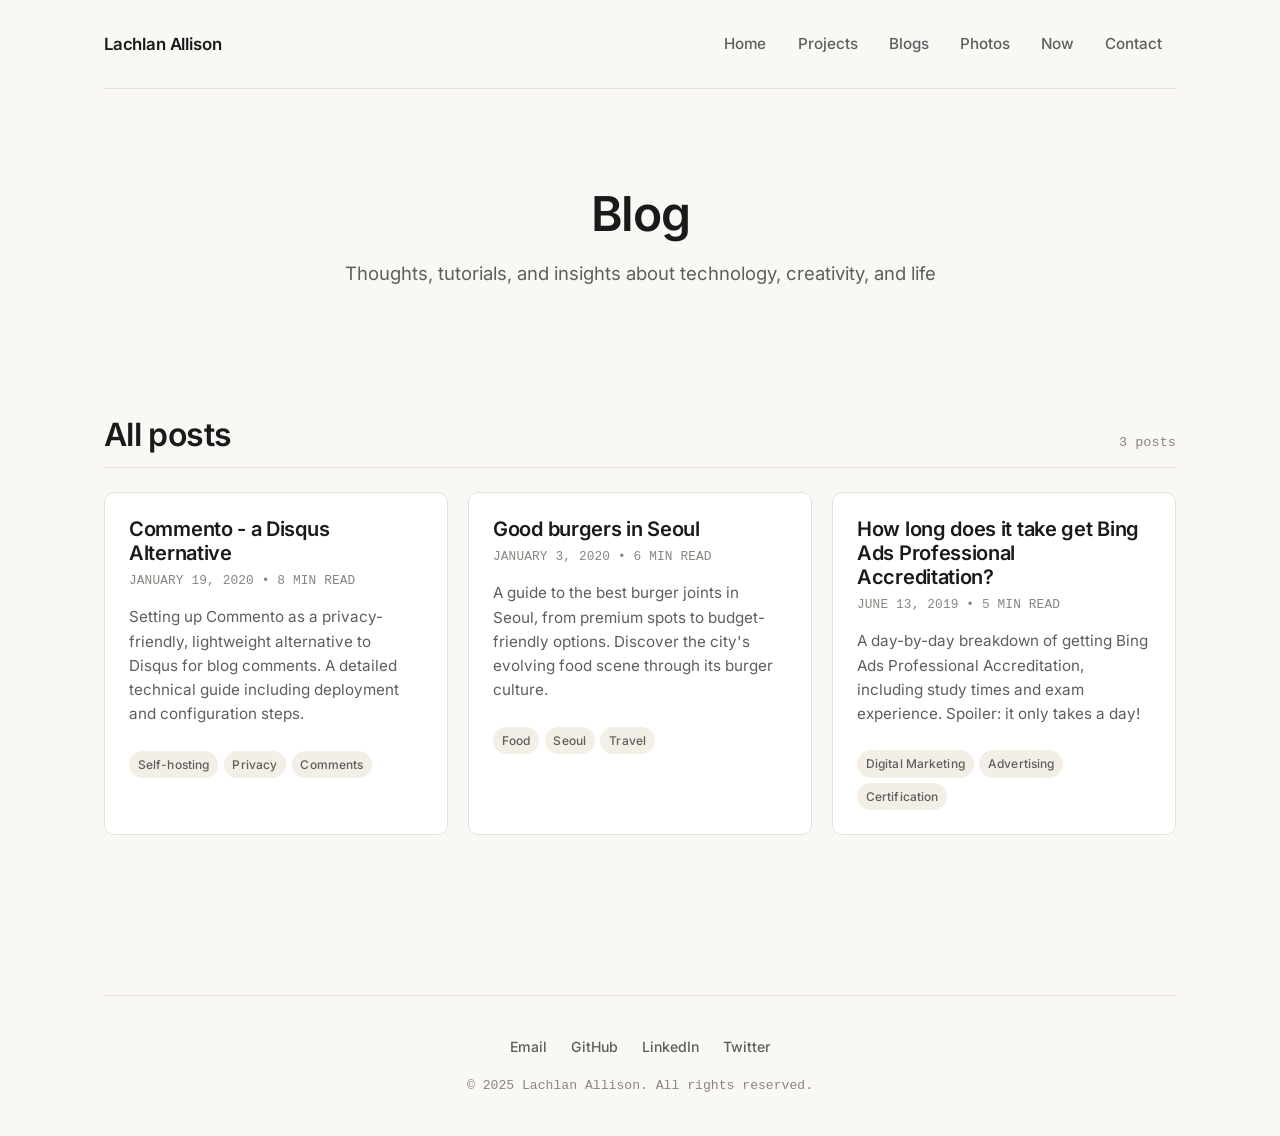
==== commit 8cf334b4: "add posthog analytics and fix theme" ====
--- a/blogs/index.html
+++ b/blogs/index.html
@@ -3,6 +3,7 @@
 <head>
     <meta charset="UTF-8">
     <meta name="viewport" content="width=device-width, initial-scale=1.0">
+    <meta name="theme-color" content="#faf8f4">
     <title>Blog - Lachlan Allison</title>
     <meta name="description" content="Thoughts, tutorials, and insights about technology, creativity, and life">
     <meta name="author" content="Lachlan Allison">
@@ -21,10 +22,13 @@
     <meta property="twitter:description" content="Thoughts, tutorials, and insights about technology, creativity, and life">
     <meta property="twitter:image" content="https://lachlanallison.com/assets/images/og-blog.jpg">
     
-    <link rel="preconnect" href="https://rsms.me/">
-    <link rel="stylesheet" href="https://rsms.me/inter/inter.css">
+    <link rel="preload" href="/assets/fonts/inter-latin-wght-normal.woff2" as="font" type="font/woff2" crossorigin>
     <link rel="stylesheet" href="../assets/css/main.css">
     <link rel="icon" href="/assets/images/favicon.svg" type="image/svg+xml">
+    <script>
+        !function(t,e){var o,n,p,r;e.__SV||(window.posthog=e,e._i=[],e.init=function(i,s,a){function g(t,e){var o=e.split(".");2==o.length&&(t=t[o[0]],e=o[1]),t[e]=function(){t.push([e].concat(Array.prototype.slice.call(arguments,0)))}}(p=t.createElement("script")).type="text/javascript",p.crossOrigin="anonymous",p.async=!0,p.src=s.api_host.replace(".i.posthog.com","-assets.i.posthog.com")+"/static/array.js",(r=t.getElementsByTagName("script")[0]).parentNode.insertBefore(p,r);var u=e;for(void 0!==a?u=e[a]=[]:a="posthog",u.people=u.people||[],u.toString=function(t){var e="posthog";return"posthog"!==a&&(e+="."+a),t||(e+=" (stub)"),e},u.people.toString=function(){return u.toString(1)+".people (stub)"},o="capture identify alias people.set people.set_once set_config register register_once unregister opt_out_capturing has_opted_out_capturing opt_in_capturing reset isFeatureEnabled onFeatureFlags getFeatureFlag getFeatureFlagPayload reloadFeatureFlags".split(" "),n=0;n<o.length;n++)g(u,o[n]);e._i.push([i,s,a])},e.__SV=1)}(document,window.posthog||[]);
+        posthog.init('phc_WJAnRyuORneFg50GrGVV5NEbWTkc6TgL6QrmSFebhGV', {api_host: 'https://us.i.posthog.com'})
+    </script>
 </head>
 <body>
     <div data-include="header">
@@ -103,7 +107,7 @@
         </footer>
     </div>
 
-    <script src="../assets/js/main.js"></script>
-    <script src="../assets/js/includes.js"></script>
+    <script src="../assets/js/main.js" defer></script>
+    <script src="../assets/js/includes.js" defer></script>
 </body>
 </html> 
--- a/assets/css/main.css
+++ b/assets/css/main.css
@@ -1,3 +1,12 @@
+/* Inter — self-hosted variable font (avoids render-blocking https://rsms.me/inter/inter.css) */
+@font-face {
+    font-family: "Inter";
+    font-style: normal;
+    font-weight: 100 900;
+    font-display: swap;
+    src: url("../fonts/inter-latin-wght-normal.woff2") format("woff2");
+}
+
 /* ==========================================================================
    Design tokens
    ========================================================================== */
